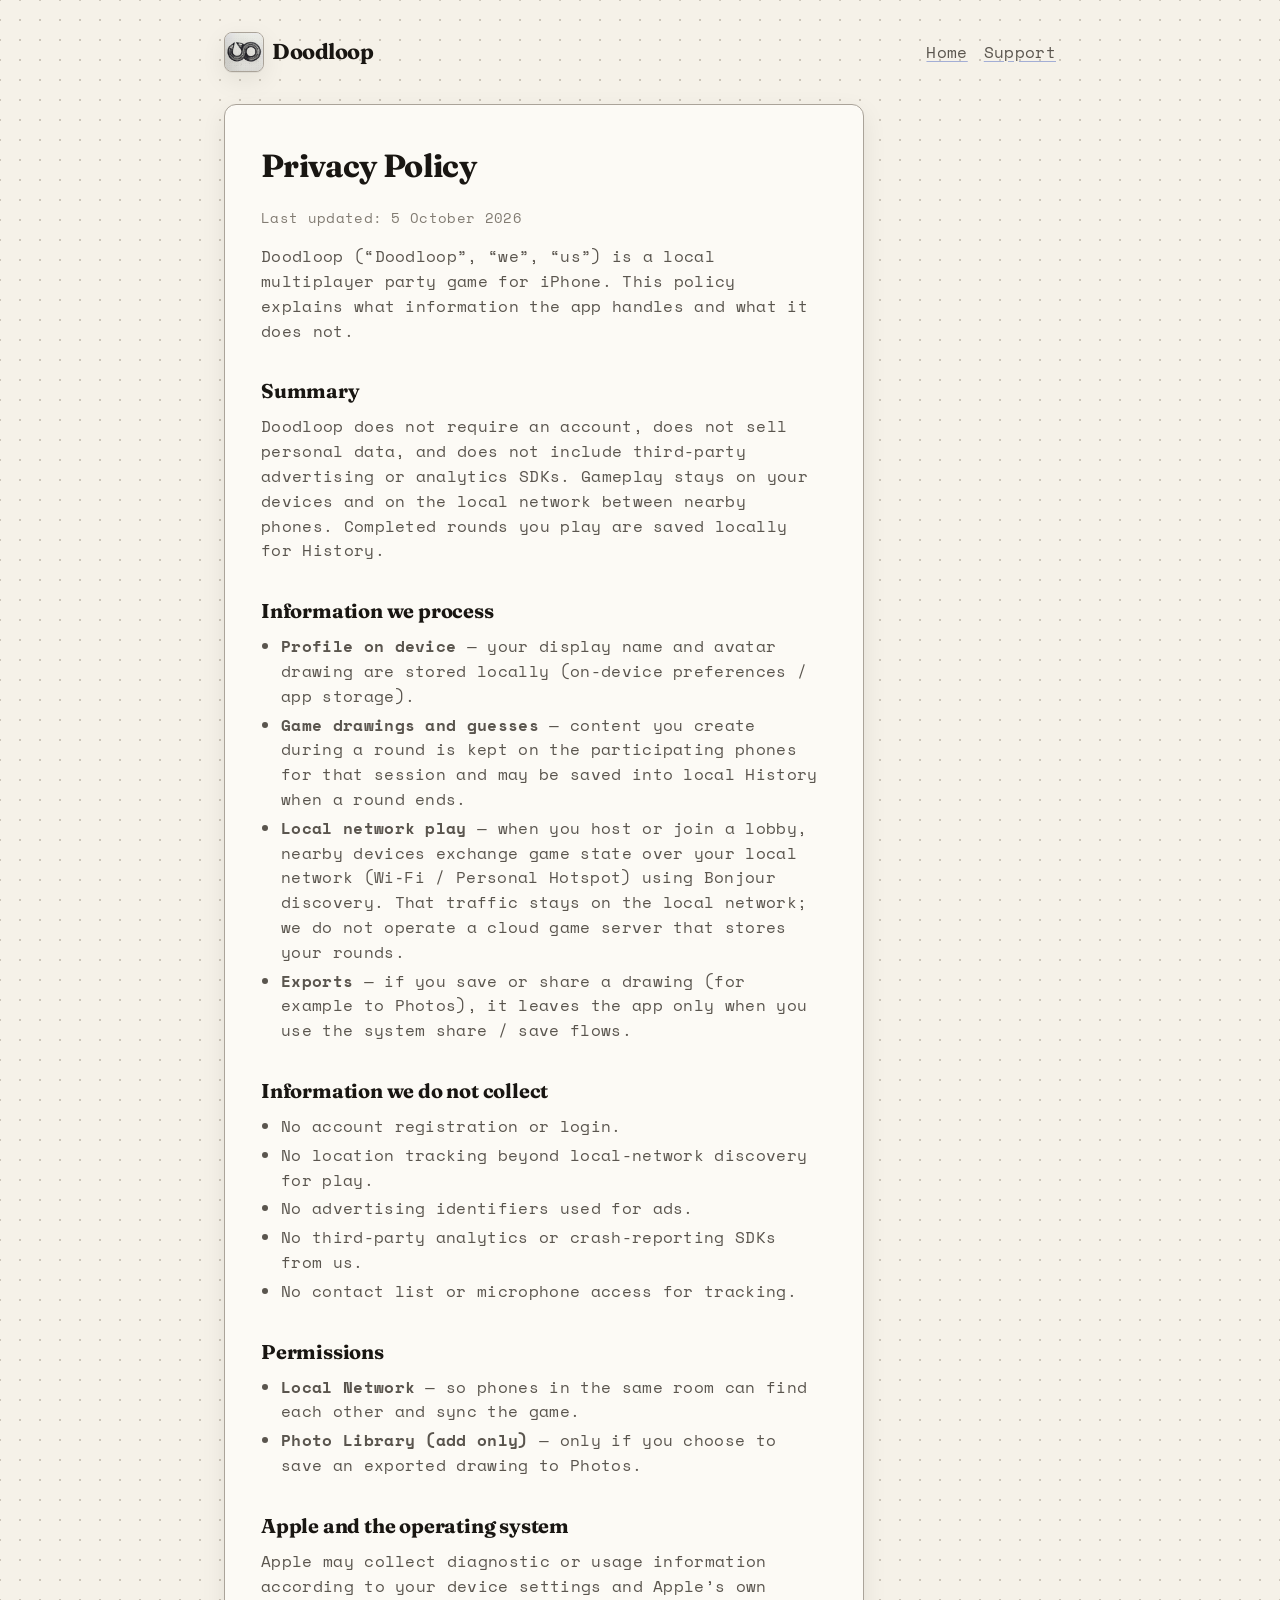
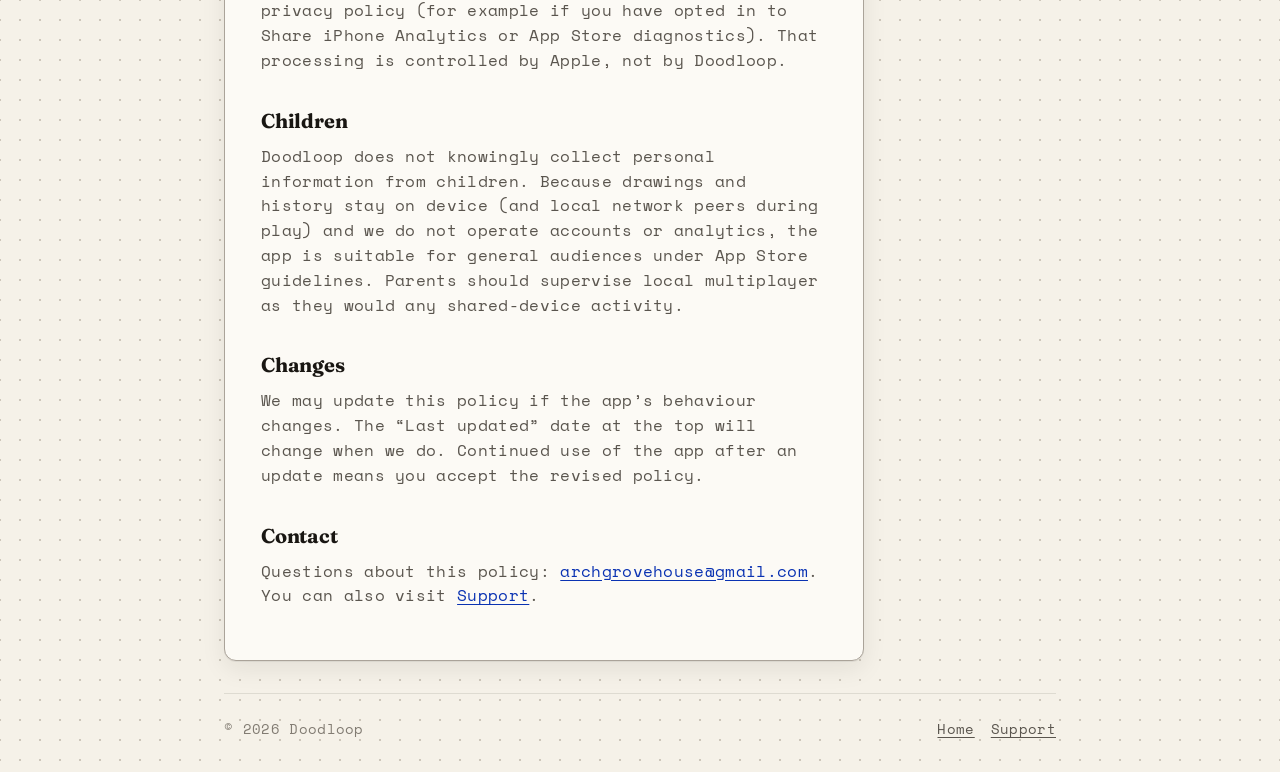
==== privacy/index.html @ ac14754d "Add Doodloop marketing, privacy, and support site. Plain HTML/CSS pages for doodloop.f-90.co.uk, rea" ====
<!doctype html>
<html lang="en">
  <head>
    <meta charset="UTF-8" />
    <meta name="viewport" content="width=device-width, initial-scale=1.0" />
    <title>Privacy Policy — Doodloop</title>
    <meta name="description" content="Privacy policy for Doodloop." />
    <link rel="icon" href="../assets/app-icon-64.png" type="image/png" />
    <link rel="apple-touch-icon" href="../assets/app-icon-256.png" />
    <link rel="preconnect" href="https://fonts.googleapis.com" />
    <link rel="preconnect" href="https://fonts.gstatic.com" crossorigin />
    <link
      rel="stylesheet"
      href="https://fonts.googleapis.com/css2?family=Fraunces:opsz,wght@9..144,700&family=Space+Mono:wght@400;700&display=swap"
    />
    <link rel="stylesheet" href="../styles.css" />
  </head>
  <body>
    <div class="page">
      <div class="shell">
        <nav class="nav" aria-label="Primary">
          <a class="brand" href="../">
            <img
              class="brandIcon"
              src="../assets/app-icon-256.png"
              width="40"
              height="40"
              alt=""
            />
            <span class="brandName">Doodloop</span>
          </a>
          <div class="navLinks">
            <a href="../">Home</a>
            <a href="../support/">Support</a>
          </div>
        </nav>

        <main class="panel prose">
          <h1>Privacy Policy</h1>
          <p class="meta">Last updated: 5 October 2026</p>

          <p>
            Doodloop (“Doodloop”, “we”, “us”) is a local multiplayer party game
            for iPhone. This policy explains what information the app handles
            and what it does not.
          </p>

          <h2>Summary</h2>
          <p>
            Doodloop does not require an account, does not sell personal data,
            and does not include third-party advertising or analytics SDKs.
            Gameplay stays on your devices and on the local network between
            nearby phones. Completed rounds you play are saved locally for
            History.
          </p>

          <h2>Information we process</h2>
          <ul>
            <li>
              <strong>Profile on device</strong> — your display name and avatar
              drawing are stored locally (on-device preferences / app storage).
            </li>
            <li>
              <strong>Game drawings and guesses</strong> — content you create
              during a round is kept on the participating phones for that
              session and may be saved into local History when a round ends.
            </li>
            <li>
              <strong>Local network play</strong> — when you host or join a
              lobby, nearby devices exchange game state over your local network
              (Wi‑Fi / Personal Hotspot) using Bonjour discovery. That traffic
              stays on the local network; we do not operate a cloud game
              server that stores your rounds.
            </li>
            <li>
              <strong>Exports</strong> — if you save or share a drawing (for
              example to Photos), it leaves the app only when you use the system
              share / save flows.
            </li>
          </ul>

          <h2>Information we do not collect</h2>
          <ul>
            <li>No account registration or login.</li>
            <li>No location tracking beyond local-network discovery for play.</li>
            <li>No advertising identifiers used for ads.</li>
            <li>No third-party analytics or crash-reporting SDKs from us.</li>
            <li>No contact list or microphone access for tracking.</li>
          </ul>

          <h2>Permissions</h2>
          <ul>
            <li>
              <strong>Local Network</strong> — so phones in the same room can
              find each other and sync the game.
            </li>
            <li>
              <strong>Photo Library (add only)</strong> — only if you choose to
              save an exported drawing to Photos.
            </li>
          </ul>

          <h2>Apple and the operating system</h2>
          <p>
            Apple may collect diagnostic or usage information according to your
            device settings and Apple’s own privacy policy (for example if you
            have opted in to Share iPhone Analytics or App Store diagnostics).
            That processing is controlled by Apple, not by Doodloop.
          </p>

          <h2>Children</h2>
          <p>
            Doodloop does not knowingly collect personal information from
            children. Because drawings and history stay on device (and local
            network peers during play) and we do not operate accounts or
            analytics, the app is suitable for general audiences under App Store
            guidelines. Parents should supervise local multiplayer as they would
            any shared-device activity.
          </p>

          <h2>Changes</h2>
          <p>
            We may update this policy if the app’s behaviour changes. The “Last
            updated” date at the top will change when we do. Continued use of
            the app after an update means you accept the revised policy.
          </p>

          <h2>Contact</h2>
          <p>
            Questions about this policy:
            <a href="mailto:archgrovehouse@gmail.com">archgrovehouse@gmail.com</a>.
            You can also visit
            <a href="../support/">Support</a>.
          </p>
        </main>

        <footer class="footer">
          <span>© <span id="y"></span> Doodloop</span>
          <div class="footerLinks">
            <a href="../">Home</a>
            <a href="../support/">Support</a>
          </div>
        </footer>
      </div>
    </div>
    <script>
      document.getElementById('y').textContent = String(new Date().getFullYear());
    </script>
  </body>
</html>
---- styles.css ----
:root {
  --paper-white: #fcfaf5;
  --paper-cream: #f5f1e8;
  --paper-beige: #ebe5da;
  --paper-tan: #dcd5c8;
  --paper-broadsheet: #f8d6b6;
  --paper-canvas: #e1d4c7;

  --ink-deep: #191612;
  --ink-dark: #2d2823;
  --ink-medium: #463f37;

  --pencil-dark: #5a554e;
  --pencil-medium: #827c73;
  --pencil-light: #aaa399;
  --pencil-faint: #c3bcb2;

  --dot-light: #cdc6ba;
  --dot-medium: #b4aca0;

  --biro-bold: #0a32b2;
  --biro-medium: #2848b9;
  --biro-light: #506ec8;
  --biro-faint: #8ca0dc;

  --surface-primary: var(--paper-cream);
  --surface-panel: var(--paper-white);
  --surface-subtle: var(--paper-beige);
  --surface-elevated: var(--paper-tan);
  --text-primary: var(--ink-deep);
  --text-secondary: var(--pencil-dark);
  --text-subtle: var(--pencil-medium);
  --border-default: var(--pencil-light);
  --border-emphasis: var(--ink-medium);
  --border-subtle: color-mix(in srgb, var(--ink-deep) 10%, transparent);
  --accent: var(--biro-bold);
  --accent-hover: var(--biro-medium);
  --text-on-accent: var(--paper-white);

  --shadow-soft: 0 1px 0 color-mix(in srgb, var(--ink-deep) 6%, transparent),
    0 8px 24px color-mix(in srgb, var(--ink-deep) 8%, transparent);

  --space-xl: 2rem;
  --space-l: 1.5rem;
  --space-m: 1rem;
  --space-s: 0.5rem;
  --space-xs: 0.25rem;

  --font-display: 'Fraunces', 'Iowan Old Style', 'Palatino Linotype', Palatino, serif;
  --font-mono: 'Space Mono', ui-monospace, Menlo, Consolas, monospace;
  --font-size-body: 1rem;
  --font-size-s: 0.875rem;
  --font-size-lead: 1.125rem;
  --font-size-h1: clamp(2.75rem, 9vw, 4.5rem);
  --font-size-h2: clamp(1.5rem, 3.5vw, 2rem);
  --line-height: 1.55;
  --max-width: 40rem;
  --radius-sm: 4px;
  --radius-md: 8px;
  --radius-lg: 12px;
}

*,
*::before,
*::after {
  box-sizing: border-box;
}

html {
  color-scheme: light;
}

body {
  margin: 0;
  min-height: 100vh;
  font-family: var(--font-mono);
  font-size: var(--font-size-body);
  font-weight: 400;
  line-height: var(--line-height);
  letter-spacing: 0.02em;
  color: var(--text-primary);
  background-color: var(--surface-primary);
  background-image: radial-gradient(
    var(--dot-light) 1.1px,
    transparent 1.1px
  );
  background-size: 20px 20px;
  background-position: 10px 10px;
}

a {
  color: var(--accent);
  text-underline-offset: 0.18em;

  &:hover {
    color: var(--accent-hover);
  }

  &:focus-visible {
    outline: 2px solid var(--accent);
    outline-offset: 3px;
  }
}

.page {
  min-height: 100vh;
  display: flex;
  flex-direction: column;
}

.shell {
  width: min(100% - 2rem, 52rem);
  margin-inline: auto;
  padding-block: var(--space-xl);
  flex: 1;
  display: flex;
  flex-direction: column;
  gap: var(--space-xl);
}

.nav {
  display: flex;
  align-items: center;
  justify-content: space-between;
  gap: var(--space-m);
  flex-wrap: wrap;

  & a {
    text-decoration: none;
    color: var(--text-primary);
  }

  & .navLinks {
    display: flex;
    gap: var(--space-m);
    flex-wrap: wrap;
  }

  & .navLinks a {
    text-decoration: underline;
    text-decoration-color: color-mix(in srgb, var(--accent) 35%, transparent);
    color: var(--text-secondary);

    &:hover {
      color: var(--accent);
      text-decoration-color: var(--accent);
    }
  }
}

.brand {
  display: inline-flex;
  align-items: center;
  gap: var(--space-s);
  color: var(--text-primary);
  text-decoration: none;

  &:hover {
    text-decoration: none;
    color: var(--text-primary);
  }
}

.brandIcon {
  width: 40px;
  height: 40px;
  flex-shrink: 0;
  border-radius: var(--radius-md);
  border: 1px solid var(--border-default);
  box-shadow: var(--shadow-soft);
  background: var(--paper-white);
}

.brandName {
  font-family: var(--font-display);
  font-weight: 700;
  font-size: 1.35rem;
  letter-spacing: -0.02em;
  line-height: 1;
}

.panel {
  background: var(--surface-panel);
  border: 1px solid var(--border-default);
  border-radius: var(--radius-lg);
  box-shadow: var(--shadow-soft);
  padding: clamp(1.25rem, 4vw, 2.25rem);
}

.hero {
  display: grid;
  gap: var(--space-l);

  & h1 {
    margin: 0;
    font-family: var(--font-display);
    font-size: var(--font-size-h1);
    font-weight: 700;
    line-height: 0.95;
    letter-spacing: -0.03em;
    color: var(--text-primary);
  }

  & .lede {
    margin: 0;
    max-width: var(--max-width);
    font-size: var(--font-size-lead);
    color: var(--text-secondary);
  }
}

.ctaRow {
  display: flex;
  flex-wrap: wrap;
  gap: var(--space-s);
  margin-top: var(--space-s);

  &.spaced {
    margin-bottom: var(--space-xl);
  }
}

.button {
  display: inline-flex;
  align-items: center;
  justify-content: center;
  gap: var(--space-xs);
  min-height: 2.75rem;
  padding: 0.55rem 1.15rem;
  border: 1.5px solid var(--border-emphasis);
  border-radius: var(--radius-sm);
  background: var(--accent);
  color: var(--text-on-accent);
  font: inherit;
  font-size: var(--font-size-s);
  letter-spacing: 0.06em;
  text-transform: uppercase;
  text-decoration: none;
  cursor: pointer;
  transition: translate 120ms ease, box-shadow 120ms ease, background 120ms ease;

  &:hover {
    text-decoration: none;
    color: var(--text-on-accent);
    background: var(--accent-hover);
    translate: 0 -1px;
  }

  &:focus-visible {
    outline: 2px solid var(--accent);
    outline-offset: 3px;
  }

  &.secondary {
    background: var(--surface-panel);
    color: var(--text-primary);

    &:hover {
      color: var(--accent);
      background: var(--paper-cream);
    }
  }

  &[aria-disabled='true'] {
    opacity: 0.55;
    pointer-events: none;
    cursor: default;
  }
}

.features {
  display: grid;
  gap: var(--space-m);
  margin: 0;
  padding: 0;
  list-style: none;

  & li {
    display: grid;
    grid-template-columns: 1.5rem 1fr;
    gap: var(--space-s);
    align-items: start;
  }

  & .tick {
    font-size: 1.1rem;
    line-height: 1.4;
    color: var(--accent);
  }

  & strong {
    font-weight: 700;
    color: var(--text-primary);
  }

  & span {
    color: var(--text-secondary);
  }
}

.prose {
  max-width: var(--max-width);

  & h1 {
    margin: 0 0 var(--space-m);
    font-family: var(--font-display);
    font-size: var(--font-size-h2);
    font-weight: 700;
    letter-spacing: -0.02em;
  }

  & h2 {
    margin: var(--space-xl) 0 var(--space-s);
    font-family: var(--font-display);
    font-size: 1.25rem;
    font-weight: 700;
    letter-spacing: -0.01em;
  }

  & p,
  & ul {
    margin: 0 0 var(--space-m);
    color: var(--text-secondary);
  }

  & ul {
    padding-left: 1.25rem;
  }

  & li + li {
    margin-top: var(--space-xs);
  }

  & .meta {
    color: var(--text-subtle);
    font-size: var(--font-size-s);
  }
}

.footer {
  margin-top: auto;
  padding-top: var(--space-l);
  border-top: 1px solid var(--border-subtle);
  display: flex;
  flex-wrap: wrap;
  gap: var(--space-m);
  justify-content: space-between;
  color: var(--text-subtle);
  font-size: var(--font-size-s);

  & a {
    color: var(--text-secondary);
  }

  & .footerLinks {
    display: flex;
    flex-wrap: wrap;
    gap: var(--space-m);
  }
}

/* ── Gallery ─────────────────────────────────────────────────────── */

.gallery {
  --gallery-inset: max(1rem, calc((100vw - 52rem) / 2));
  --gallery-gap: 1.5rem;

  width: 100%;
  display: flex;
  flex-direction: column;
  gap: var(--space-l);
  padding-block: var(--space-s) var(--space-xl);
}

.galleryHeader {
  width: min(100% - 2rem, 52rem);
  margin-inline: auto;
  display: flex;
  align-items: center;
  justify-content: space-between;
  gap: var(--space-m);
}

.galleryTitle {
  margin: 0;
  font-family: var(--font-display);
  font-size: var(--font-size-h2);
  font-weight: 700;
  letter-spacing: -0.02em;
}

.galleryNav {
  display: flex;
  gap: var(--space-xs);
}

.galleryBtn {
  display: inline-flex;
  align-items: center;
  justify-content: center;
  width: 2.75rem;
  height: 2.75rem;
  padding: 0;
  border: 1.5px solid var(--border-emphasis);
  border-radius: var(--radius-sm);
  background: var(--surface-panel);
  color: var(--text-primary);
  font: inherit;
  font-size: 1.25rem;
  line-height: 1;
  cursor: pointer;

  &:hover {
    color: var(--accent);
    background: var(--paper-cream);
  }

  &:focus-visible {
    outline: 2px solid var(--accent);
    outline-offset: 3px;
  }
}

.galleryTrack {
  display: flex;
  gap: var(--gallery-gap);
  margin: 0;
  padding: 0 var(--gallery-inset) var(--space-s);
  list-style: none;
  overflow-x: auto;
  scroll-snap-type: x mandatory;
  scroll-padding-inline: var(--gallery-inset);
  scrollbar-width: none;

  &::-webkit-scrollbar {
    display: none;
  }
}

.gallerySlide {
  flex: 0 0 min(78vw, 20rem);
  scroll-snap-align: start;
  min-width: 0;
}

.galleryCard {
  display: grid;
  place-items: center;
  height: clamp(28rem, 70vh, 36rem);
  padding: var(--space-l);
  background: var(--card, var(--paper-broadsheet));
  border: 1px solid var(--border-default);
  border-radius: var(--radius-lg);
  box-shadow: var(--shadow-soft);
}

.device {
  position: relative;
  margin: 0;

  & .bezel {
    position: relative;
    background: #1c1916;
    overflow: hidden;
    border-radius: 1.75rem;
    padding: 0.45rem;
    box-shadow: var(--shadow-soft);
  }

  & .screen {
    display: block;
    width: 100%;
    height: auto;
    border-radius: 1.35rem;
    background: var(--paper-cream);
  }
}

.device.phone {
  width: min(100%, 14.5rem);

  & .island {
    position: absolute;
    z-index: 2;
    top: 0.7rem;
    left: 50%;
    translate: -50% 0;
    width: 34%;
    height: 0.7rem;
    background: #000;
    border-radius: 999px;
  }

  & .sideBtn {
    position: absolute;
    background: #1c1916;
    z-index: 0;
    border-radius: 2px;
  }

  & .sideBtn.power {
    right: -0.18rem;
    top: 18%;
    width: 0.18rem;
    height: 12%;
  }

  & .sideBtn.volUp {
    left: -0.18rem;
    top: 22%;
    width: 0.18rem;
    height: 8%;
  }

  & .sideBtn.volDown {
    left: -0.18rem;
    top: 32%;
    width: 0.18rem;
    height: 8%;
  }
}

.galleryEmpty {
  width: min(100% - 2rem, 52rem);
  margin-inline: auto;
  padding: var(--space-xl);
  text-align: center;
  color: var(--text-subtle);
  font-size: var(--font-size-s);
  border: 1px dashed var(--border-default);
  border-radius: var(--radius-lg);
  background: color-mix(in srgb, var(--paper-white) 70%, transparent);
}

@media (prefers-color-scheme: dark) {
  :root {
    --surface-primary: #1a1714;
    --surface-panel: #24201c;
    --surface-subtle: #2e2924;
    --surface-elevated: #3a342e;
    --text-primary: #f5f1e8;
    --text-secondary: #c3bcb2;
    --text-subtle: #827c73;
    --border-default: #5a554e;
    --border-emphasis: #c3bcb2;
    --border-subtle: rgb(255 255 255 / 0.1);
    --accent: #8ca0dc;
    --accent-hover: #b4c2eb;
    --text-on-accent: #191612;
    --dot-light: #3a342e;
    --paper-cream: #1a1714;
    --paper-white: #24201c;
    --paper-broadsheet: #3d2f24;
  }

  html {
    color-scheme: dark;
  }
}
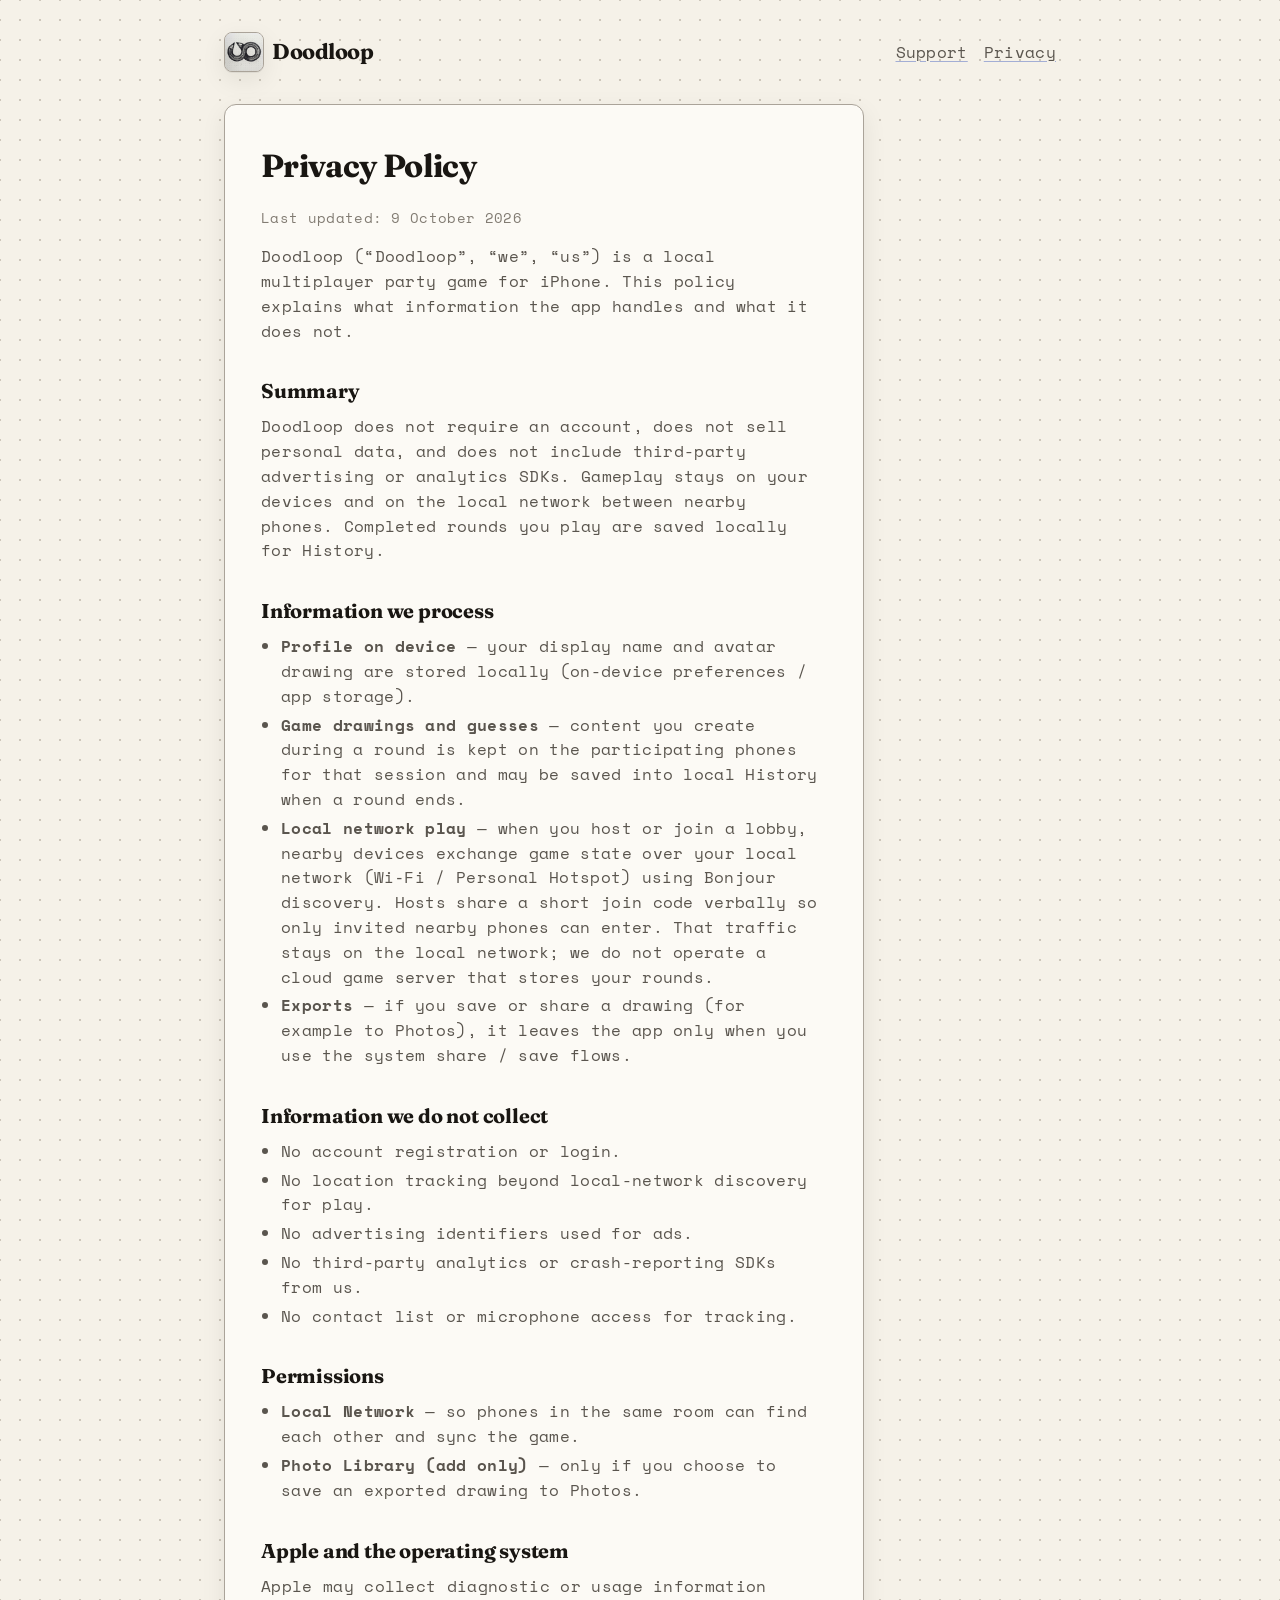
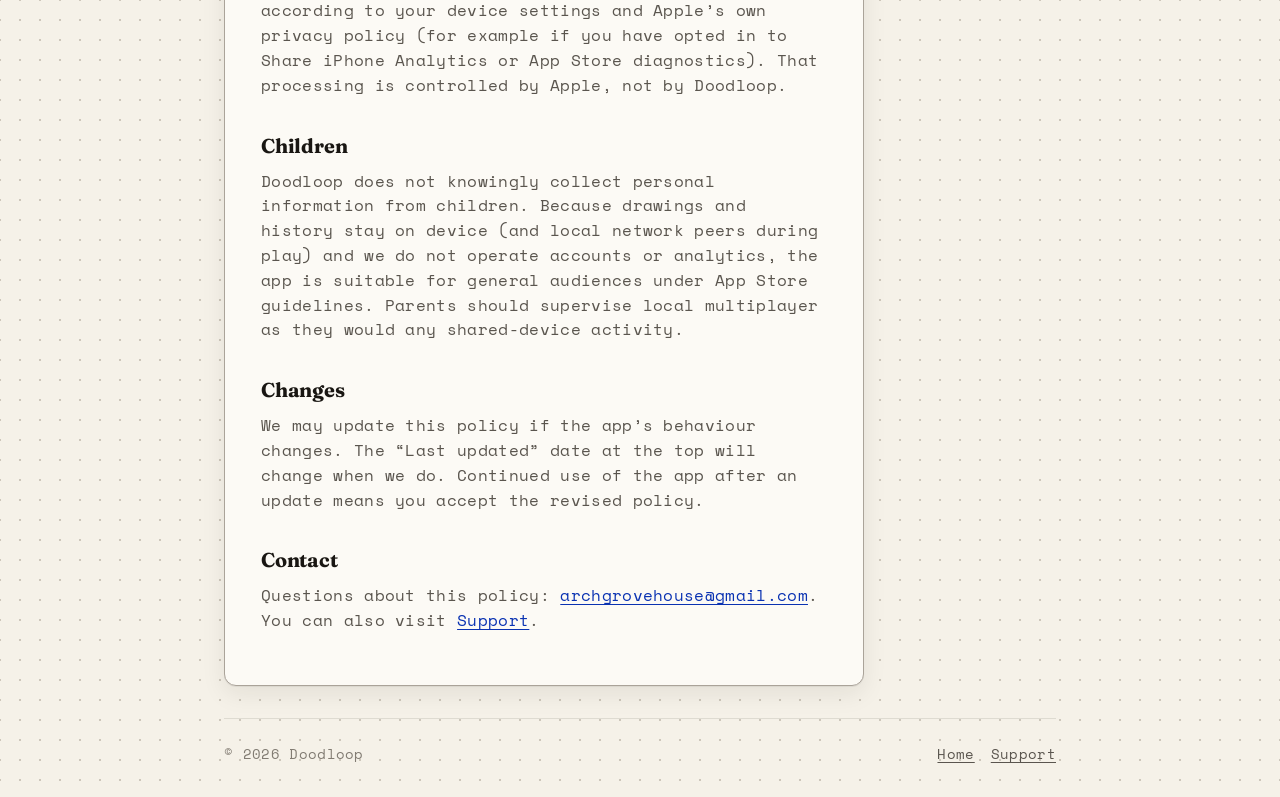
==== commit 02bf6ec8: "Add App Store screenshots and refresh privacy for join codes. Co-authored-by: Cursor <cursoragent@cu" ====
--- a/privacy/index.html
+++ b/privacy/index.html
@@ -30,14 +30,14 @@
             <span class="brandName">Doodloop</span>
           </a>
           <div class="navLinks">
-            <a href="../">Home</a>
             <a href="../support/">Support</a>
+            <a href="./">Privacy</a>
           </div>
         </nav>
 
         <main class="panel prose">
           <h1>Privacy Policy</h1>
-          <p class="meta">Last updated: 5 October 2026</p>
+          <p class="meta">Last updated: 9 October 2026</p>
 
           <p>
             Doodloop (“Doodloop”, “we”, “us”) is a local multiplayer party game
@@ -68,9 +68,10 @@
             <li>
               <strong>Local network play</strong> — when you host or join a
               lobby, nearby devices exchange game state over your local network
-              (Wi‑Fi / Personal Hotspot) using Bonjour discovery. That traffic
-              stays on the local network; we do not operate a cloud game
-              server that stores your rounds.
+              (Wi‑Fi / Personal Hotspot) using Bonjour discovery. Hosts share a
+              short join code verbally so only invited nearby phones can enter.
+              That traffic stays on the local network; we do not operate a cloud
+              game server that stores your rounds.
             </li>
             <li>
               <strong>Exports</strong> — if you save or share a drawing (for
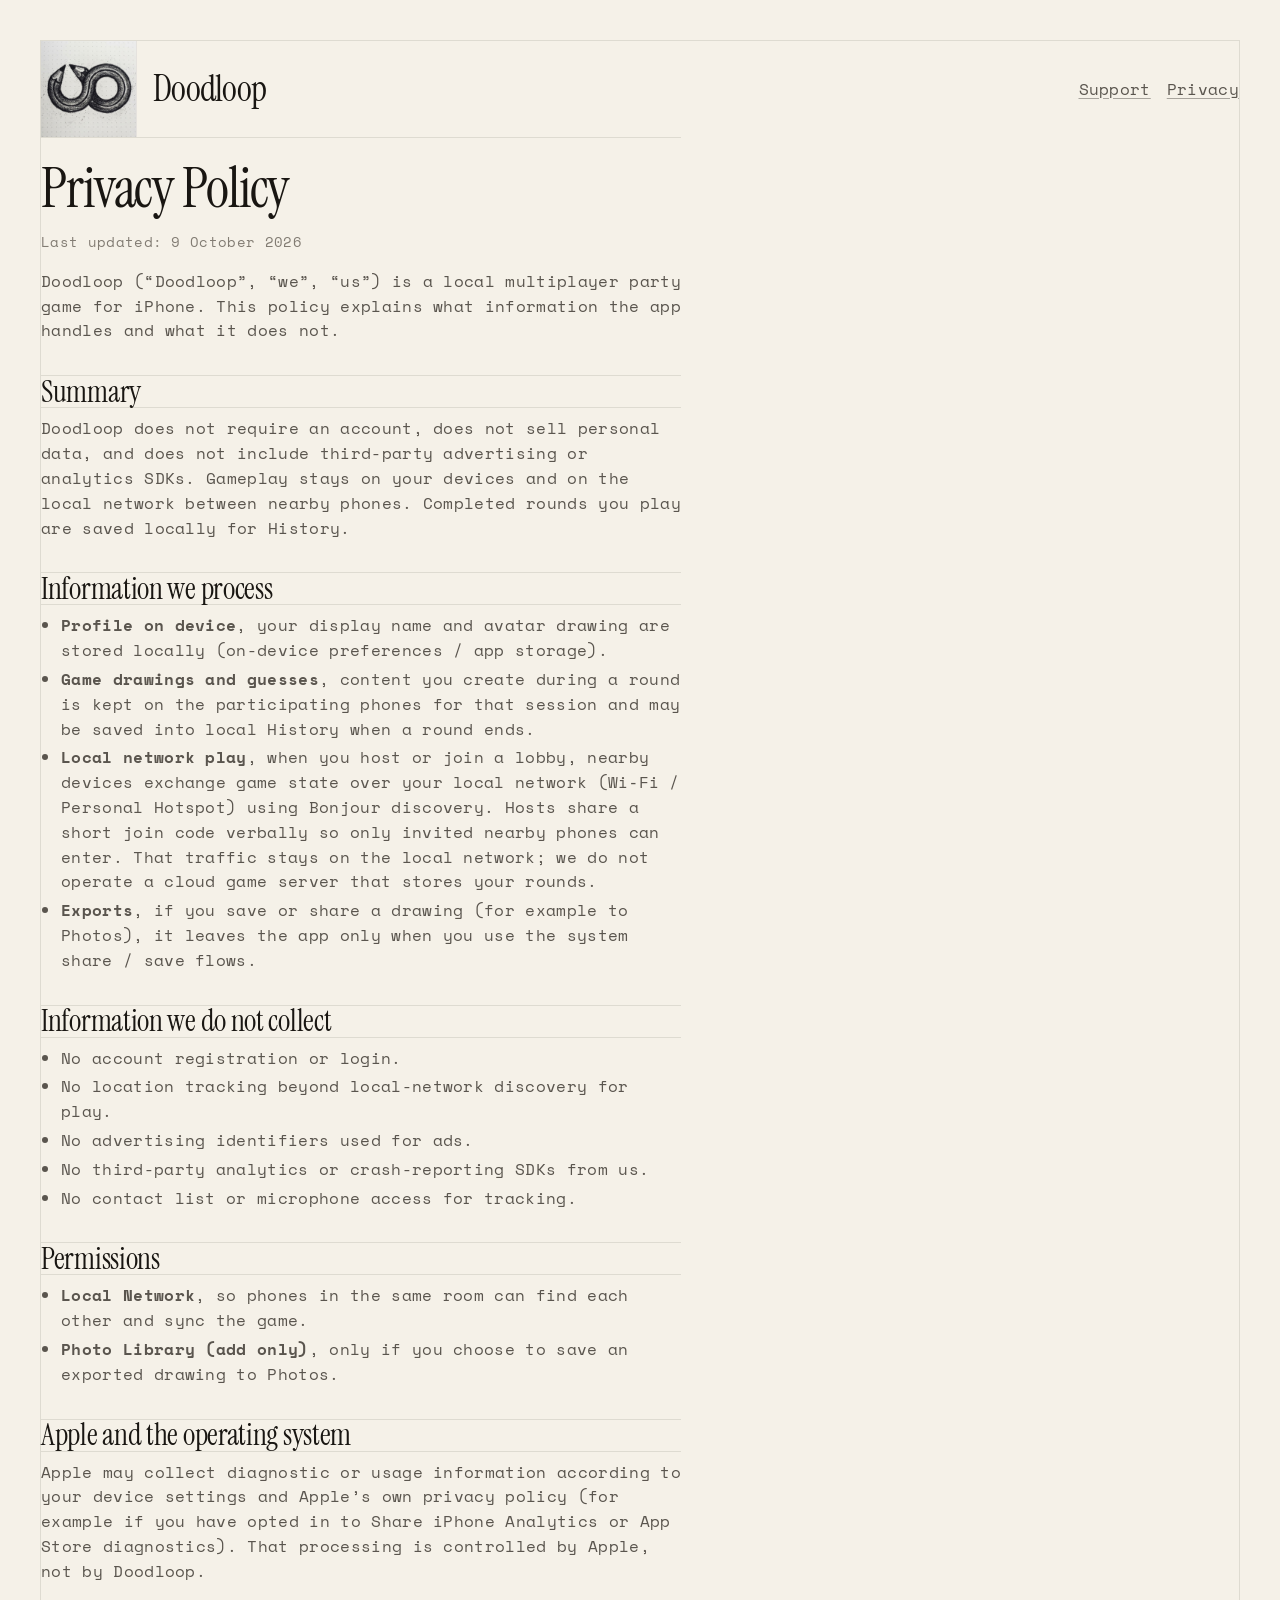
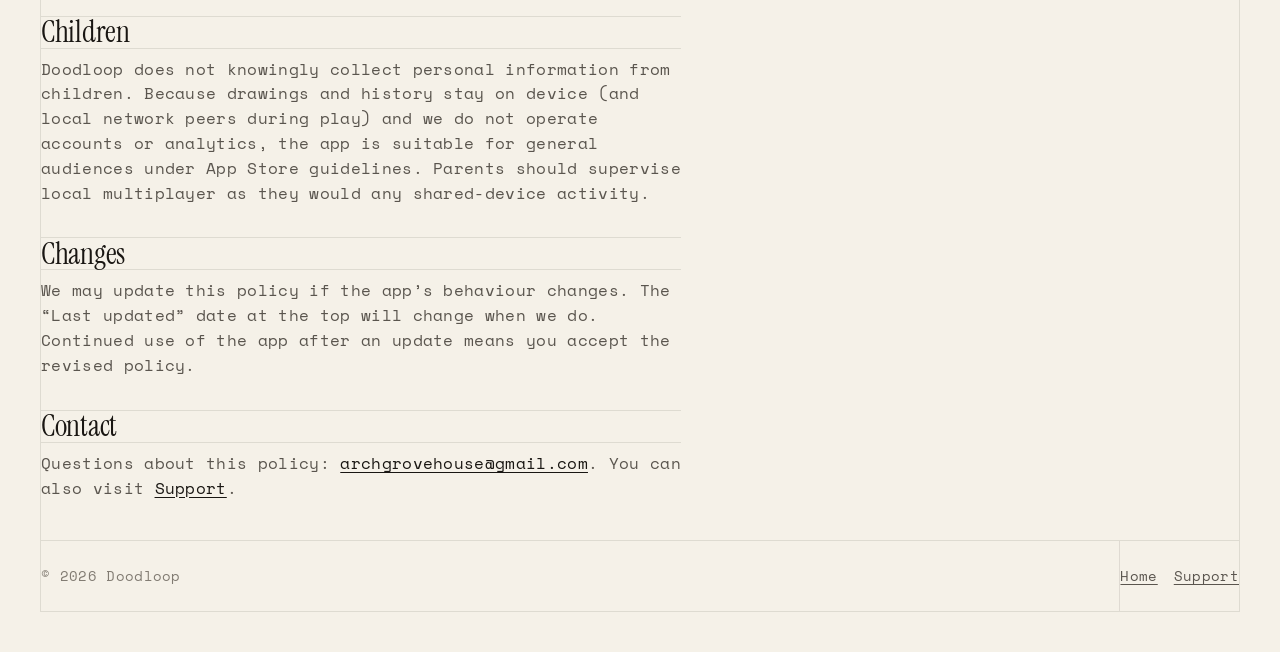
==== commit c288d045: "Rebuild the site as a single keyed grid with flush section bands. Unify homepage, support, and priva" ====
--- a/privacy/index.html
+++ b/privacy/index.html
@@ -3,7 +3,7 @@
   <head>
     <meta charset="UTF-8" />
     <meta name="viewport" content="width=device-width, initial-scale=1.0" />
-    <title>Privacy Policy — Doodloop</title>
+    <title>Privacy Policy, Doodloop</title>
     <meta name="description" content="Privacy policy for Doodloop." />
     <link rel="icon" href="../assets/app-icon-64.png" type="image/png" />
     <link rel="apple-touch-icon" href="../assets/app-icon-256.png" />
@@ -11,31 +11,33 @@
     <link rel="preconnect" href="https://fonts.gstatic.com" crossorigin />
     <link
       rel="stylesheet"
-      href="https://fonts.googleapis.com/css2?family=Fraunces:opsz,wght@9..144,700&family=Space+Mono:wght@400;700&display=swap"
+      href="https://fonts.googleapis.com/css2?family=Instrument+Serif&family=Space+Mono:wght@400;700&display=swap"
     />
-    <link rel="stylesheet" href="../styles.css" />
+    <link rel="stylesheet" href="../styles.css?v=20" />
   </head>
   <body>
     <div class="page">
-      <div class="shell">
-        <nav class="nav" aria-label="Primary">
-          <a class="brand" href="../">
-            <img
-              class="brandIcon"
-              src="../assets/app-icon-256.png"
-              width="40"
-              height="40"
-              alt=""
-            />
-            <span class="brandName">Doodloop</span>
-          </a>
-          <div class="navLinks">
-            <a href="../support/">Support</a>
-            <a href="./">Privacy</a>
-          </div>
-        </nav>
+      <div class="stack">
+        <header class="block blockNav">
+          <nav class="nav" aria-label="Primary">
+            <a class="brand" href="../">
+              <img
+                class="brandIcon"
+                src="../assets/app-icon-256.png"
+                width="96"
+                height="96"
+                alt=""
+              />
+              <span class="brandName">Doodloop</span>
+            </a>
+            <div class="navLinks">
+              <a href="../support/">Support</a>
+              <a href="./">Privacy</a>
+            </div>
+          </nav>
+        </header>
 
-        <main class="panel prose">
+        <main class="block prose">
           <h1>Privacy Policy</h1>
           <p class="meta">Last updated: 9 October 2026</p>
 
@@ -57,16 +59,16 @@
           <h2>Information we process</h2>
           <ul>
             <li>
-              <strong>Profile on device</strong> — your display name and avatar
+              <strong>Profile on device</strong>, your display name and avatar
               drawing are stored locally (on-device preferences / app storage).
             </li>
             <li>
-              <strong>Game drawings and guesses</strong> — content you create
+              <strong>Game drawings and guesses</strong>, content you create
               during a round is kept on the participating phones for that
               session and may be saved into local History when a round ends.
             </li>
             <li>
-              <strong>Local network play</strong> — when you host or join a
+              <strong>Local network play</strong>, when you host or join a
               lobby, nearby devices exchange game state over your local network
               (Wi‑Fi / Personal Hotspot) using Bonjour discovery. Hosts share a
               short join code verbally so only invited nearby phones can enter.
@@ -74,7 +76,7 @@
               game server that stores your rounds.
             </li>
             <li>
-              <strong>Exports</strong> — if you save or share a drawing (for
+              <strong>Exports</strong>, if you save or share a drawing (for
               example to Photos), it leaves the app only when you use the system
               share / save flows.
             </li>
@@ -92,11 +94,11 @@
           <h2>Permissions</h2>
           <ul>
             <li>
-              <strong>Local Network</strong> — so phones in the same room can
+              <strong>Local Network</strong>, so phones in the same room can
               find each other and sync the game.
             </li>
             <li>
-              <strong>Photo Library (add only)</strong> — only if you choose to
+              <strong>Photo Library (add only)</strong>, only if you choose to
               save an exported drawing to Photos.
             </li>
           </ul>
@@ -135,7 +137,7 @@
           </p>
         </main>
 
-        <footer class="footer">
+        <footer class="block blockFooter">
           <span>© <span id="y"></span> Doodloop</span>
           <div class="footerLinks">
             <a href="../">Home</a>
@@ -144,8 +146,6 @@
         </footer>
       </div>
     </div>
-    <script>
-      document.getElementById('y').textContent = String(new Date().getFullYear());
-    </script>
+    <script src="../main.js" defer></script>
   </body>
 </html>
--- a/styles.css
+++ b/styles.css
@@ -15,26 +15,16 @@
   --pencil-light: #aaa399;
   --pencil-faint: #c3bcb2;
 
-  --dot-light: #cdc6ba;
-  --dot-medium: #b4aca0;
-
-  --biro-bold: #0a32b2;
-  --biro-medium: #2848b9;
-  --biro-light: #506ec8;
-  --biro-faint: #8ca0dc;
-
   --surface-primary: var(--paper-cream);
   --surface-panel: var(--paper-white);
-  --surface-subtle: var(--paper-beige);
-  --surface-elevated: var(--paper-tan);
   --text-primary: var(--ink-deep);
   --text-secondary: var(--pencil-dark);
   --text-subtle: var(--pencil-medium);
   --border-default: var(--pencil-light);
   --border-emphasis: var(--ink-medium);
-  --border-subtle: color-mix(in srgb, var(--ink-deep) 10%, transparent);
-  --accent: var(--biro-bold);
-  --accent-hover: var(--biro-medium);
+  --grid-line: color-mix(in srgb, var(--ink-deep) 10%, transparent);
+  --accent: var(--ink-deep);
+  --accent-hover: var(--ink-medium);
   --text-on-accent: var(--paper-white);
 
   --shadow-soft: 0 1px 0 color-mix(in srgb, var(--ink-deep) 6%, transparent),
@@ -45,19 +35,26 @@
   --space-m: 1rem;
   --space-s: 0.5rem;
   --space-xs: 0.25rem;
-
-  --font-display: 'Fraunces', 'Iowan Old Style', 'Palatino Linotype', Palatino, serif;
+  --section-gap: 180px;
+
+  --font-display: 'Instrument Serif', Georgia, 'Times New Roman', serif;
   --font-mono: 'Space Mono', ui-monospace, Menlo, Consolas, monospace;
   --font-size-body: 1rem;
   --font-size-s: 0.875rem;
   --font-size-lead: 1.125rem;
-  --font-size-h1: clamp(2.75rem, 9vw, 4.5rem);
-  --font-size-h2: clamp(1.5rem, 3.5vw, 2rem);
+  --font-size-brand: 2.25rem;
+  --nav-height: 6rem;
+  --font-size-h2: clamp(2.35rem, 5.5vw, 3.5rem);
+  --font-size-h3-base: clamp(1.5rem, 3.2vw, 2rem);
+  --font-size-h3: calc(var(--font-size-h3-base) * 1.2);
+  /* Prior h3 row height, keep when type scales up */
+  --h3-row-height: calc(var(--cell-pad) * 2 + 0.95 * var(--font-size-h3-base));
   --line-height: 1.55;
   --max-width: 40rem;
-  --radius-sm: 4px;
-  --radius-md: 8px;
-  --radius-lg: 12px;
+  --page-margin: 40px;
+  --cell-pad: var(--space-l);
+
+  --ease-out: cubic-bezier(0.22, 1, 0.36, 1);
 }
 
 *,
@@ -68,6 +65,14 @@
 
 html {
   color-scheme: light;
+  scroll-behavior: smooth;
+  overflow-x: clip;
+}
+
+@media (prefers-reduced-motion: reduce) {
+  html {
+    scroll-behavior: auto;
+  }
 }
 
 body {
@@ -80,12 +85,6 @@
   letter-spacing: 0.02em;
   color: var(--text-primary);
   background-color: var(--surface-primary);
-  background-image: radial-gradient(
-    var(--dot-light) 1.1px,
-    transparent 1.1px
-  );
-  background-size: 20px 20px;
-  background-position: 10px 10px;
 }
 
 a {
@@ -102,29 +101,285 @@
   }
 }
 
+/* ── One framed grid: lines BETWEEN cells, not around them ───────── */
+
 .page {
   min-height: 100vh;
+  overflow-x: clip;
+  padding: var(--page-margin);
+}
+
+.stack {
+  width: 100%;
+  margin: 0;
+  padding: 0;
   display: flex;
   flex-direction: column;
-}
-
-.shell {
-  width: min(100% - 2rem, 52rem);
-  margin-inline: auto;
-  padding-block: var(--space-xl);
-  flex: 1;
+  gap: 0;
+  border: 1px solid var(--grid-line);
+  background: var(--surface-primary);
+}
+
+.block {
+  width: 100%;
+  margin: 0;
+  padding: 0;
+  border: none;
+  min-width: 0;
+}
+
+/* Single divider between major bands */
+.stack > .block + .block {
+  border-top: 1px solid var(--grid-line);
+}
+
+/* 180px breathing room inside the frame, between main bands */
+.stack > .hero + .block,
+.stack > .blockSplit + .block,
+.stack > .blockClose + .block {
+  padding-top: var(--section-gap);
+}
+
+.blockNav {
+  padding: 0;
+}
+
+.blockSplit,
+.blockClose {
   display: flex;
   flex-direction: column;
-  gap: var(--space-xl);
-}
-
-.nav {
-  display: flex;
+}
+
+.blockGallery {
+  padding: 0;
+  overflow: hidden;
+  border-top: 1px solid var(--grid-line);
+}
+
+.blockFooter {
+  display: grid;
+  grid-template-columns: 1fr auto;
+  gap: 0;
+  color: var(--text-subtle);
+  font-size: var(--font-size-s);
+
+  & > * {
+    padding: var(--cell-pad) 0;
+  }
+
+  & > * + * {
+    border-left: 1px solid var(--grid-line);
+  }
+
+  & a {
+    color: var(--text-secondary);
+  }
+}
+
+.footerLinks {
+  display: flex;
+  flex-wrap: wrap;
+  gap: var(--space-m);
   align-items: center;
+  justify-content: flex-end;
+}
+
+.blockHead {
+  padding: var(--cell-pad) 0;
+  border-top: 1px solid var(--grid-line);
+
+  & h2 {
+    margin: 0;
+    font-family: var(--font-display);
+    font-size: var(--font-size-h2);
+    font-weight: 400;
+    letter-spacing: -0.02em;
+    line-height: 0.95;
+    max-width: 28ch;
+  }
+}
+
+.galleryHead {
+  display: flex;
+  align-items: flex-end;
   justify-content: space-between;
   gap: var(--space-m);
   flex-wrap: wrap;
 
+  & h2 {
+    flex: 1 1 16rem;
+  }
+}
+
+/* Cell rows, column dividers only */
+
+.cellRow {
+  list-style: none;
+  margin: 0;
+  padding: 0;
+  display: grid;
+  gap: 0;
+  width: 100%;
+  border-top: 1px solid var(--grid-line);
+}
+
+.cellRow4 {
+  @media (min-width: 900px) {
+    grid-template-columns: repeat(4, minmax(0, 1fr));
+    grid-template-rows: auto auto;
+  }
+}
+
+/* Shared media size for phone frames + pass graphic */
+.cellRow4 {
+  --loop-media-width: min(100%, 11.5rem);
+}
+
+.cellRow3 {
+  @media (min-width: 720px) {
+    grid-template-columns: repeat(3, minmax(0, 1fr));
+  }
+}
+
+.cell {
+  display: grid;
+  gap: 0;
+  align-content: start;
+  padding: 0;
+  min-width: 0;
+  border-top: 1px solid var(--grid-line);
+
+  & > * {
+    padding: var(--cell-pad) 0;
+  }
+
+  & > * + * {
+    border-top: 1px solid var(--grid-line);
+  }
+
+  /* Inner stacks own their padding so dividers span the cell */
+  & > .cellCopy {
+    padding: 0;
+  }
+
+  & h3,
+  & .cellCopy > h3 {
+    display: flex;
+    align-items: center;
+    box-sizing: border-box;
+    margin: 0;
+    height: var(--h3-row-height);
+    padding-block: 0;
+    font-family: var(--font-display);
+    font-size: var(--font-size-h3);
+    font-weight: 400;
+    letter-spacing: -0.01em;
+    line-height: 0.95;
+  }
+
+  & p {
+    margin: 0;
+    color: var(--text-secondary);
+    font-size: var(--font-size-s);
+  }
+}
+
+.cellRow > .cell:first-child {
+  border-top: none;
+}
+
+@media (min-width: 720px) {
+  .cellRow3 .cell {
+    border-top: none;
+    border-left: 1px solid var(--grid-line);
+  }
+
+  .cellRow3 .cell:first-child {
+    border-left: none;
+  }
+}
+
+@media (min-width: 900px) {
+  .cellRow4 .cell {
+    display: grid;
+    grid-template-rows: subgrid;
+    grid-row: span 2;
+    border-top: none;
+    border-left: 1px solid var(--grid-line);
+  }
+
+  .cellRow4 .cell:first-child {
+    border-left: none;
+  }
+
+  .cellRow4 .loopPass {
+    height: 100%;
+    aspect-ratio: auto;
+  }
+}
+
+.cellCopy {
+  display: flex;
+  flex-direction: column;
+  gap: 0;
+
+  & > * {
+    margin: 0;
+    padding: var(--cell-pad) 0;
+    border-top: 1px solid var(--grid-line);
+  }
+
+  & > *:first-child {
+    border-top: none;
+  }
+}
+
+.cellCopy > .loopIndex {
+  display: flex;
+  align-items: center;
+  box-sizing: border-box;
+  /* Keep prior row height (pad + 0.75rem type); type is now 2× */
+  height: calc(var(--cell-pad) * 2 + 0.75rem);
+  padding-block: 0;
+  font-size: 1.5rem;
+  line-height: 1;
+  letter-spacing: 0.12em;
+  text-transform: uppercase;
+  color: var(--accent);
+}
+
+.loopPhone {
+  width: var(--loop-media-width, min(100%, 11.5rem));
+}
+
+.loopPass {
+  display: grid;
+  place-items: center;
+  gap: var(--space-xs);
+  width: var(--loop-media-width, min(100%, 11.5rem));
+  aspect-ratio: 396 / 860;
+  background: var(--paper-beige);
+  color: var(--accent);
+  font-size: var(--font-size-s);
+  letter-spacing: 0.08em;
+  text-transform: uppercase;
+}
+
+.loopPassArrow {
+  font-size: 2.5rem;
+  line-height: 1;
+}
+
+/* ── Nav ─────────────────────────────────────────────────────────── */
+
+.nav {
+  display: flex;
+  align-items: stretch;
+  justify-content: space-between;
+  gap: var(--space-m);
+  min-height: var(--nav-height);
+  flex-wrap: wrap;
+
   & a {
     text-decoration: none;
     color: var(--text-primary);
@@ -132,6 +387,7 @@
 
   & .navLinks {
     display: flex;
+    align-items: center;
     gap: var(--space-m);
     flex-wrap: wrap;
   }
@@ -151,7 +407,8 @@
 .brand {
   display: inline-flex;
   align-items: center;
-  gap: var(--space-s);
+  align-self: stretch;
+  gap: var(--space-m);
   color: var(--text-primary);
   text-decoration: none;
 
@@ -162,61 +419,46 @@
 }
 
 .brandIcon {
-  width: 40px;
-  height: 40px;
+  width: var(--nav-height);
+  height: 100%;
+  align-self: stretch;
   flex-shrink: 0;
-  border-radius: var(--radius-md);
-  border: 1px solid var(--border-default);
-  box-shadow: var(--shadow-soft);
+  object-fit: cover;
+  border: none;
+  border-right: 1px solid var(--grid-line);
   background: var(--paper-white);
 }
 
 .brandName {
   font-family: var(--font-display);
-  font-weight: 700;
-  font-size: 1.35rem;
+  font-weight: 400;
+  font-size: var(--font-size-brand);
   letter-spacing: -0.02em;
   line-height: 1;
 }
 
-.panel {
-  background: var(--surface-panel);
-  border: 1px solid var(--border-default);
-  border-radius: var(--radius-lg);
-  box-shadow: var(--shadow-soft);
-  padding: clamp(1.25rem, 4vw, 2.25rem);
-}
-
-.hero {
-  display: grid;
-  gap: var(--space-l);
-
-  & h1 {
-    margin: 0;
-    font-family: var(--font-display);
-    font-size: var(--font-size-h1);
-    font-weight: 700;
-    line-height: 0.95;
-    letter-spacing: -0.03em;
-    color: var(--text-primary);
-  }
-
-  & .lede {
-    margin: 0;
-    max-width: var(--max-width);
-    font-size: var(--font-size-lead);
-    color: var(--text-secondary);
-  }
-}
+/* ── Buttons ─────────────────────────────────────────────────────── */
 
 .ctaRow {
   display: flex;
   flex-wrap: wrap;
-  gap: var(--space-s);
-  margin-top: var(--space-s);
-
-  &.spaced {
-    margin-bottom: var(--space-xl);
+  width: 100%;
+  gap: 0;
+  padding: 0;
+
+  & .button {
+    border: none;
+    box-shadow: none;
+    min-height: 3.25rem;
+    flex: 1 1 0;
+  }
+
+  & .button + .button {
+    border-left: 1px solid var(--grid-line);
+  }
+
+  & .button.secondary {
+    background: transparent;
   }
 }
 
@@ -227,8 +469,8 @@
   gap: var(--space-xs);
   min-height: 2.75rem;
   padding: 0.55rem 1.15rem;
-  border: 1.5px solid var(--border-emphasis);
-  border-radius: var(--radius-sm);
+  border: none;
+  border-radius: 0;
   background: var(--accent);
   color: var(--text-on-accent);
   font: inherit;
@@ -237,13 +479,11 @@
   text-transform: uppercase;
   text-decoration: none;
   cursor: pointer;
-  transition: translate 120ms ease, box-shadow 120ms ease, background 120ms ease;
 
   &:hover {
     text-decoration: none;
     color: var(--text-on-accent);
     background: var(--accent-hover);
-    translate: 0 -1px;
   }
 
   &:focus-visible {
@@ -252,12 +492,12 @@
   }
 
   &.secondary {
-    background: var(--surface-panel);
+    background: transparent;
     color: var(--text-primary);
 
     &:hover {
       color: var(--accent);
-      background: var(--paper-cream);
+      background: var(--paper-beige);
     }
   }
 
@@ -268,130 +508,112 @@
   }
 }
 
-.features {
+/* ── Hero, one column grid, shared vertical rail with phone ─────── */
+
+.hero {
+  min-height: calc(100svh - var(--page-margin) * 2 - var(--nav-height));
   display: grid;
-  gap: var(--space-m);
-  margin: 0;
-  padding: 0;
-  list-style: none;
-
-  & li {
-    display: grid;
-    grid-template-columns: 1.5rem 1fr;
-    gap: var(--space-s);
-    align-items: start;
-  }
-
-  & .tick {
-    font-size: 1.1rem;
-    line-height: 1.4;
-    color: var(--accent);
-  }
-
-  & strong {
-    font-weight: 700;
-    color: var(--text-primary);
-  }
-
-  & span {
-    color: var(--text-secondary);
-  }
-}
-
-.prose {
-  max-width: var(--max-width);
-
-  & h1 {
-    margin: 0 0 var(--space-m);
-    font-family: var(--font-display);
-    font-size: var(--font-size-h2);
-    font-weight: 700;
-    letter-spacing: -0.02em;
-  }
-
-  & h2 {
-    margin: var(--space-xl) 0 var(--space-s);
-    font-family: var(--font-display);
-    font-size: 1.25rem;
-    font-weight: 700;
-    letter-spacing: -0.01em;
-  }
-
-  & p,
-  & ul {
-    margin: 0 0 var(--space-m);
-    color: var(--text-secondary);
-  }
-
-  & ul {
-    padding-left: 1.25rem;
-  }
-
-  & li + li {
-    margin-top: var(--space-xs);
-  }
-
-  & .meta {
-    color: var(--text-subtle);
-    font-size: var(--font-size-s);
-  }
-}
-
-.footer {
-  margin-top: auto;
-  padding-top: var(--space-l);
-  border-top: 1px solid var(--border-subtle);
-  display: flex;
-  flex-wrap: wrap;
-  gap: var(--space-m);
-  justify-content: space-between;
-  color: var(--text-subtle);
-  font-size: var(--font-size-s);
-
-  & a {
-    color: var(--text-secondary);
-  }
-
-  & .footerLinks {
-    display: flex;
-    flex-wrap: wrap;
-    gap: var(--space-m);
-  }
+  align-items: stretch;
+}
+
+.heroGrid {
+  display: grid;
+  gap: 0;
+  align-items: stretch;
+  min-height: inherit;
+
+  @media (min-width: 860px) {
+    grid-template-columns: minmax(0, 1fr) minmax(0, 1fr);
+  }
+}
+
+.heroCopy {
+  display: flex;
+  flex-direction: column;
+  justify-content: center;
+  gap: 0;
+  min-width: 0;
+
+  /* Dividers between rows, full column width so they meet the vertical rule */
+  & > * {
+    flex: 0 0 auto;
+    width: 100%;
+    min-width: 0;
+    margin: 0;
+    padding: var(--cell-pad) 0;
+    border: none;
+    border-top: 1px solid var(--grid-line);
+  }
+}
+
+.heroBrand {
+  font-family: var(--font-display);
+  font-size: clamp(3.25rem, 9vw, 5.75rem);
+  font-weight: 400;
+  line-height: 0.95;
+  letter-spacing: -0.03em;
+  color: var(--text-primary);
+}
+
+.heroLede {
+  font-size: var(--font-size-lead);
+  color: var(--text-secondary);
+}
+
+.heroCopy .ctaRow {
+  padding: 0;
+  align-self: stretch;
+}
+
+.heroPhone {
+  display: grid;
+  place-items: center;
+  justify-items: center;
+  width: 100%;
+  padding: var(--cell-pad) 0;
+  border-top: 1px solid var(--grid-line);
+  overflow: clip;
+
+  @media (min-width: 860px) {
+    border-top: none;
+    border-left: 1px solid var(--grid-line);
+  }
+
+  &.device.phone {
+    width: 100%;
+  }
+
+  /* Side buttons were painting over the column keyline */
+  & .sideBtn {
+    display: none;
+  }
+
+  & .bezel {
+    width: min(100%, 16.5rem);
+    margin-inline: auto;
+
+    @media (min-width: 860px) {
+      width: min(72%, 20rem);
+    }
+  }
+}
+
+/* Close CTA band shares the same divider model */
+.blockClose .blockHead {
+  border-bottom: none;
+}
+
+.blockClose .ctaRow {
+  border-top: 1px solid var(--grid-line);
 }
 
 /* ── Gallery ─────────────────────────────────────────────────────── */
 
-.gallery {
-  --gallery-inset: max(1rem, calc((100vw - 52rem) / 2));
-  --gallery-gap: 1.5rem;
-
-  width: 100%;
-  display: flex;
-  flex-direction: column;
-  gap: var(--space-l);
-  padding-block: var(--space-s) var(--space-xl);
-}
-
-.galleryHeader {
-  width: min(100% - 2rem, 52rem);
-  margin-inline: auto;
-  display: flex;
-  align-items: center;
-  justify-content: space-between;
-  gap: var(--space-m);
-}
-
-.galleryTitle {
-  margin: 0;
-  font-family: var(--font-display);
-  font-size: var(--font-size-h2);
-  font-weight: 700;
-  letter-spacing: -0.02em;
-}
-
 .galleryNav {
   display: flex;
-  gap: var(--space-xs);
+  gap: 0;
+  border: 1px solid var(--grid-line);
+  flex-shrink: 0;
 }
 
 .galleryBtn {
@@ -401,18 +623,20 @@
   width: 2.75rem;
   height: 2.75rem;
   padding: 0;
-  border: 1.5px solid var(--border-emphasis);
-  border-radius: var(--radius-sm);
-  background: var(--surface-panel);
+  border: none;
+  background: transparent;
   color: var(--text-primary);
   font: inherit;
   font-size: 1.25rem;
   line-height: 1;
   cursor: pointer;
 
+  & + & {
+    border-left: 1px solid var(--grid-line);
+  }
+
   &:hover {
-    color: var(--accent);
-    background: var(--paper-cream);
+    background: var(--paper-beige);
   }
 
   &:focus-visible {
@@ -423,13 +647,12 @@
 
 .galleryTrack {
   display: flex;
-  gap: var(--gallery-gap);
+  gap: 0;
   margin: 0;
-  padding: 0 var(--gallery-inset) var(--space-s);
+  padding: 0;
   list-style: none;
   overflow-x: auto;
   scroll-snap-type: x mandatory;
-  scroll-padding-inline: var(--gallery-inset);
   scrollbar-width: none;
 
   &::-webkit-scrollbar {
@@ -441,28 +664,133 @@
   flex: 0 0 min(78vw, 20rem);
   scroll-snap-align: start;
   min-width: 0;
+  border-left: 1px solid var(--grid-line);
+
+  &:first-child {
+    border-left: none;
+  }
 }
 
 .galleryCard {
-  display: grid;
-  place-items: center;
-  height: clamp(28rem, 70vh, 36rem);
-  padding: var(--space-l);
+  display: flex;
+  flex-direction: column;
+  align-items: stretch;
+  justify-content: center;
+  gap: 0;
+  min-height: clamp(28rem, 70vh, 36rem);
+  height: 100%;
+  padding: 0;
   background: var(--card, var(--paper-broadsheet));
-  border: 1px solid var(--border-default);
-  border-radius: var(--radius-lg);
-  box-shadow: var(--shadow-soft);
-}
+
+  & > .device {
+    align-self: center;
+    width: min(100%, 14.5rem);
+    margin: var(--cell-pad) 0;
+    padding: 0;
+  }
+
+  & > .galleryCaption {
+    border-top: 1px solid var(--grid-line);
+    padding: 0;
+    margin: 0;
+  }
+}
+
+.galleryCaption {
+  display: flex;
+  flex-direction: column;
+  gap: 0;
+  width: 100%;
+  text-align: left;
+  font-size: var(--font-size-s);
+  color: var(--text-secondary);
+
+  & > * {
+    margin: 0;
+    /* Vertical pad only on the box, right pad was stopping keylines short of the column rule */
+    padding: var(--cell-pad) 0;
+    border-top: 1px solid var(--grid-line);
+  }
+
+  & > *:first-child {
+    border-top: none;
+  }
+
+  & > strong {
+    display: flex;
+    align-items: center;
+    box-sizing: border-box;
+    height: var(--h3-row-height);
+    padding-block: 0;
+    font-family: var(--font-display);
+    font-size: var(--font-size-h3);
+    font-weight: 400;
+    color: var(--text-primary);
+    line-height: 0.95;
+  }
+}
+
+/* ── Support / privacy ───────────────────────────────────────────── */
+
+.prose {
+  max-width: var(--max-width);
+  padding: var(--cell-pad) 0;
+
+  & h1 {
+    margin: 0 0 var(--space-m);
+    font-family: var(--font-display);
+    font-size: var(--font-size-h2);
+    font-weight: 400;
+    letter-spacing: -0.02em;
+    line-height: 0.95;
+  }
+
+  & h2 {
+    margin: var(--space-xl) 0 var(--space-s);
+    font-family: var(--font-display);
+    font-size: clamp(1.5rem, 3vw, 1.85rem);
+    font-weight: 400;
+    letter-spacing: -0.01em;
+    line-height: 0.95;
+    border-block: 1px solid var(--grid-line);
+    padding-block: 0.05em;
+  }
+
+  & p,
+  & ul {
+    margin: 0 0 var(--space-m);
+    color: var(--text-secondary);
+  }
+
+  & ul {
+    padding-left: 1.25rem;
+  }
+
+  & li + li {
+    margin-top: var(--space-xs);
+  }
+
+  & .meta {
+    color: var(--text-subtle);
+    font-size: var(--font-size-s);
+  }
+
+  & .ctaRow {
+    margin-bottom: var(--space-xl);
+    border: 1px solid var(--grid-line);
+  }
+}
+
+/* ── Device frames ───────────────────────────────────────────────── */
 
 .device {
   position: relative;
-  margin: 0;
 
   & .bezel {
     position: relative;
     background: #1c1916;
     overflow: hidden;
-    border-radius: 1.75rem;
+    border-radius: 0;
     padding: 0.45rem;
     box-shadow: var(--shadow-soft);
   }
@@ -471,7 +799,7 @@
     display: block;
     width: 100%;
     height: auto;
-    border-radius: 1.35rem;
+    border-radius: 0;
     background: var(--paper-cream);
   }
 }
@@ -488,14 +816,14 @@
     width: 34%;
     height: 0.7rem;
     background: #000;
-    border-radius: 999px;
+    border-radius: 0;
   }
 
   & .sideBtn {
     position: absolute;
     background: #1c1916;
     z-index: 0;
-    border-radius: 2px;
+    border-radius: 0;
   }
 
   & .sideBtn.power {
@@ -520,36 +848,59 @@
   }
 }
 
-.galleryEmpty {
-  width: min(100% - 2rem, 52rem);
-  margin-inline: auto;
-  padding: var(--space-xl);
-  text-align: center;
-  color: var(--text-subtle);
-  font-size: var(--font-size-s);
-  border: 1px dashed var(--border-default);
-  border-radius: var(--radius-lg);
-  background: color-mix(in srgb, var(--paper-white) 70%, transparent);
+/* ── Motion ──────────────────────────────────────────────────────── */
+
+[data-reveal] {
+  opacity: 0;
+  translate: 0 1.25rem;
+  transition:
+    opacity 700ms var(--ease-out),
+    translate 700ms var(--ease-out);
+  transition-delay: calc(var(--reveal-delay, 0) * 90ms);
+}
+
+[data-reveal][data-reveal-delay='1'] {
+  --reveal-delay: 1;
+}
+
+[data-reveal][data-reveal-delay='2'] {
+  --reveal-delay: 2;
+}
+
+[data-reveal][data-reveal-delay='3'] {
+  --reveal-delay: 3;
+}
+
+[data-reveal].is-visible {
+  opacity: 1;
+  translate: 0 0;
+}
+
+@media (prefers-reduced-motion: reduce) {
+  [data-reveal] {
+    opacity: 1;
+    translate: none;
+    transition: none;
+  }
 }
 
 @media (prefers-color-scheme: dark) {
   :root {
     --surface-primary: #1a1714;
     --surface-panel: #24201c;
-    --surface-subtle: #2e2924;
-    --surface-elevated: #3a342e;
     --text-primary: #f5f1e8;
     --text-secondary: #c3bcb2;
     --text-subtle: #827c73;
     --border-default: #5a554e;
     --border-emphasis: #c3bcb2;
-    --border-subtle: rgb(255 255 255 / 0.1);
-    --accent: #8ca0dc;
-    --accent-hover: #b4c2eb;
+    --grid-line: rgb(255 255 255 / 0.12);
+    --accent: #f5f1e8;
+    --accent-hover: #c3bcb2;
     --text-on-accent: #191612;
-    --dot-light: #3a342e;
     --paper-cream: #1a1714;
     --paper-white: #24201c;
+    --paper-beige: #2e2924;
+    --paper-canvas: #3a342e;
     --paper-broadsheet: #3d2f24;
   }
 
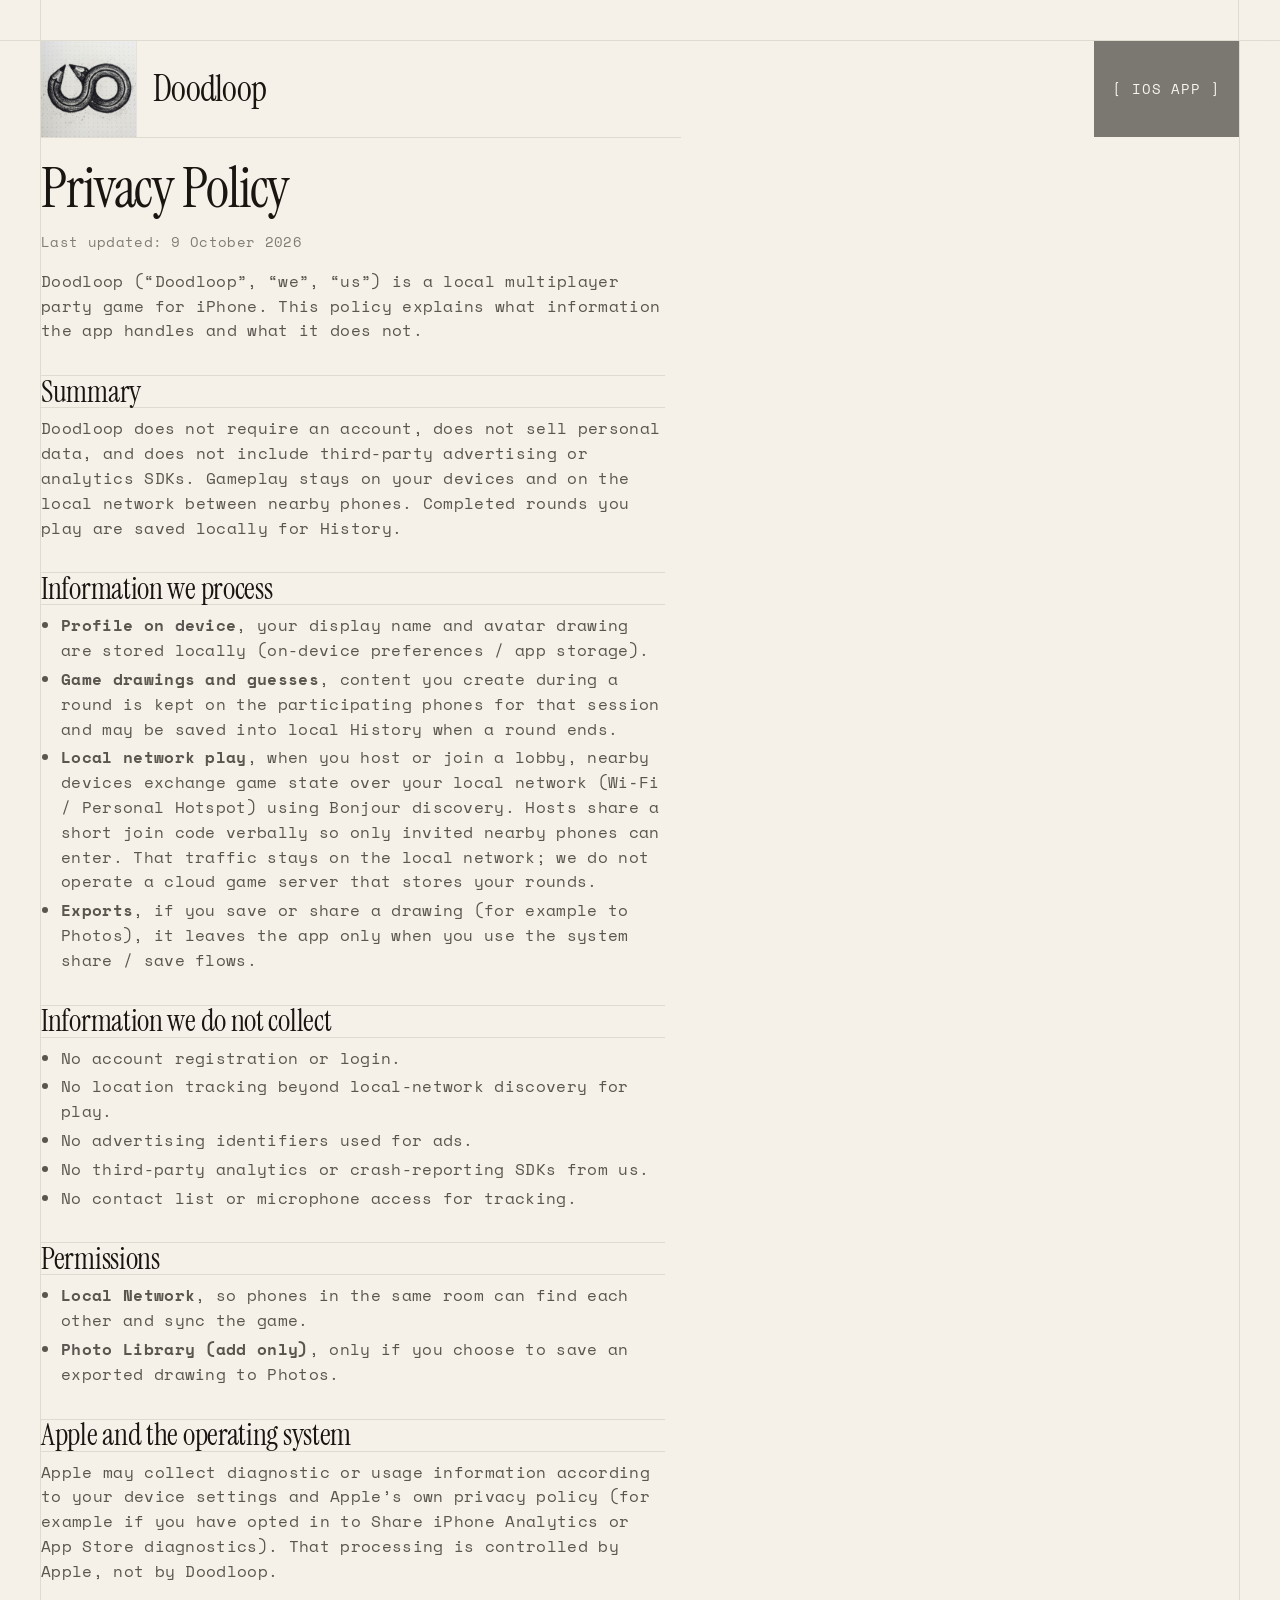
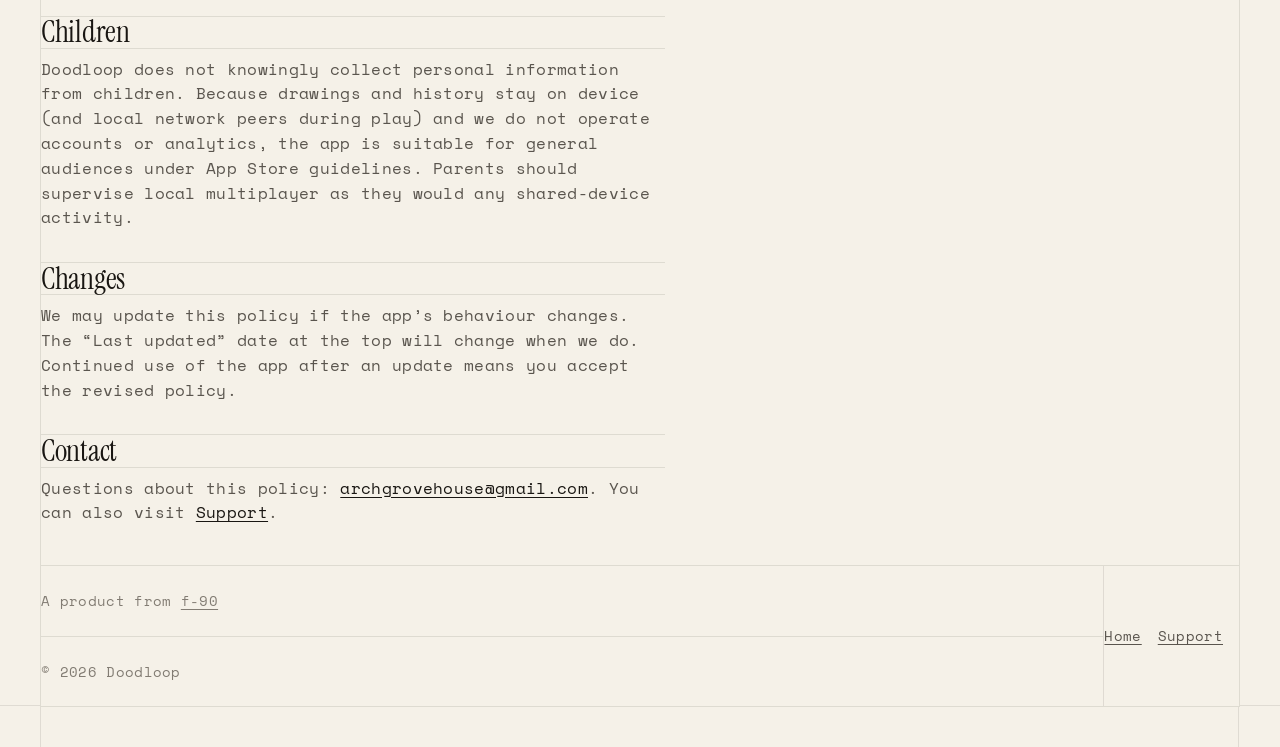
==== commit b6b30df7: "Polish the keyed layout for mobile, flow copy, and footer credit. Tighten margins and section gaps o" ====
--- a/privacy/index.html
+++ b/privacy/index.html
@@ -13,7 +13,7 @@
       rel="stylesheet"
       href="https://fonts.googleapis.com/css2?family=Instrument+Serif&family=Space+Mono:wght@400;700&display=swap"
     />
-    <link rel="stylesheet" href="../styles.css?v=20" />
+    <link rel="stylesheet" href="../styles.css?v=43" />
   </head>
   <body>
     <div class="page">
@@ -30,10 +30,14 @@
               />
               <span class="brandName">Doodloop</span>
             </a>
-            <div class="navLinks">
-              <a href="../support/">Support</a>
-              <a href="./">Privacy</a>
-            </div>
+            <a
+              class="button navCta"
+              href="#"
+              aria-disabled="true"
+              title="App Store link coming soon"
+            >
+              [ iOS app ]
+            </a>
           </nav>
         </header>
 
@@ -138,7 +142,13 @@
         </main>
 
         <footer class="block blockFooter">
-          <span>© <span id="y"></span> Doodloop</span>
+          <div class="footerBrand">
+            <p class="footerCredit">
+              A product from
+              <a href="https://f-90.co.uk">f-90</a>
+            </p>
+            <p class="footerCopy">© <span id="y"></span> Doodloop</p>
+          </div>
           <div class="footerLinks">
             <a href="../">Home</a>
             <a href="../support/">Support</a>
--- a/styles.css
+++ b/styles.css
@@ -53,8 +53,17 @@
   --max-width: 40rem;
   --page-margin: 40px;
   --cell-pad: var(--space-l);
+  /* Keep text clear of vertical keylines; borders still span full width */
+  --cell-pad-end: 16px;
 
   --ease-out: cubic-bezier(0.22, 1, 0.36, 1);
+
+  @media (max-width: 719px) {
+    --page-margin: 16px;
+    --nav-height: 3.25rem;
+    --font-size-brand: 1.5rem;
+    --section-gap: 120px;
+  }
 }
 
 *,
@@ -107,9 +116,29 @@
   min-height: 100vh;
   overflow-x: clip;
   padding: var(--page-margin);
+  /* Rays from each frame corner out to the viewport edges */
+  background-color: var(--surface-primary);
+  background-image:
+    linear-gradient(var(--grid-line), var(--grid-line)),
+    linear-gradient(var(--grid-line), var(--grid-line)),
+    linear-gradient(var(--grid-line), var(--grid-line)),
+    linear-gradient(var(--grid-line), var(--grid-line));
+  background-size:
+    1px 100%,
+    1px 100%,
+    100% 1px,
+    100% 1px;
+  background-position:
+    var(--page-margin) 0,
+    calc(100% - var(--page-margin) - 1px) 0,
+    0 var(--page-margin),
+    0 calc(100% - var(--page-margin) - 1px);
+  background-repeat: no-repeat;
 }
 
 .stack {
+  position: relative;
+  z-index: 0;
   width: 100%;
   margin: 0;
   padding: 0;
@@ -133,11 +162,11 @@
   border-top: 1px solid var(--grid-line);
 }
 
-/* 180px breathing room inside the frame, between main bands */
-.stack > .hero + .block,
-.stack > .blockSplit + .block,
-.stack > .blockClose + .block {
-  padding-top: var(--section-gap);
+/* Breathing room inside the frame, between main bands (above the next band's keyline) */
+.stack > .hero,
+.stack > .blockSplit,
+.stack > .blockClose {
+  padding-bottom: var(--section-gap);
 }
 
 .blockNav {
@@ -163,16 +192,38 @@
   color: var(--text-subtle);
   font-size: var(--font-size-s);
 
-  & > * {
-    padding: var(--cell-pad) 0;
-  }
-
-  & > * + * {
+  & > .footerLinks {
+    padding: var(--cell-pad) var(--cell-pad-end) var(--cell-pad) 0;
     border-left: 1px solid var(--grid-line);
   }
 
   & a {
     color: var(--text-secondary);
+  }
+}
+
+.footerBrand {
+  display: flex;
+  flex-direction: column;
+  gap: 0;
+  min-width: 0;
+
+  & > * {
+    margin: 0;
+    padding: var(--cell-pad) var(--cell-pad-end) var(--cell-pad) 0;
+  }
+
+  & > * + * {
+    border-top: 1px solid var(--grid-line);
+  }
+}
+
+.footerCredit a {
+  color: inherit;
+  text-underline-offset: 0.18em;
+
+  &:hover {
+    color: var(--accent);
   }
 }
 
@@ -185,7 +236,7 @@
 }
 
 .blockHead {
-  padding: var(--cell-pad) 0;
+  padding: var(--cell-pad) var(--cell-pad-end) var(--cell-pad) 0;
   border-top: 1px solid var(--grid-line);
 
   & h2 {
@@ -223,25 +274,32 @@
   border-top: 1px solid var(--grid-line);
 }
 
-.cellRow4 {
-  @media (min-width: 900px) {
-    grid-template-columns: repeat(4, minmax(0, 1fr));
-    grid-template-rows: auto auto;
-  }
-}
-
-/* Shared media size for phone frames + pass graphic */
+#how .blockHead,
+#how .cell,
+#why .blockHead,
+#why .cell {
+  background: var(--paper-white);
+}
+
 .cellRow4 {
   --loop-media-width: min(100%, 11.5rem);
+
+  @media (min-width: 900px) {
+    /* media | index | title | body — shared across columns */
+    grid-template-columns: repeat(4, minmax(0, 1fr));
+    grid-template-rows: auto auto auto auto;
+  }
 }
 
 .cellRow3 {
   @media (min-width: 720px) {
     grid-template-columns: repeat(3, minmax(0, 1fr));
+    grid-template-rows: auto auto;
   }
 }
 
 .cell {
+  position: relative;
   display: grid;
   gap: 0;
   align-content: start;
@@ -250,26 +308,21 @@
   border-top: 1px solid var(--grid-line);
 
   & > * {
-    padding: var(--cell-pad) 0;
+    margin: 0;
+    padding: var(--cell-pad) var(--cell-pad-end) var(--cell-pad) 0;
   }
 
   & > * + * {
     border-top: 1px solid var(--grid-line);
   }
 
-  /* Inner stacks own their padding so dividers span the cell */
-  & > .cellCopy {
-    padding: 0;
-  }
-
-  & h3,
-  & .cellCopy > h3 {
+  & h3 {
     display: flex;
     align-items: center;
     box-sizing: border-box;
-    margin: 0;
     height: var(--h3-row-height);
     padding-block: 0;
+    padding-inline-end: var(--cell-pad-end);
     font-family: var(--font-display);
     font-size: var(--font-size-h3);
     font-weight: 400;
@@ -278,10 +331,23 @@
   }
 
   & p {
-    margin: 0;
     color: var(--text-secondary);
     font-size: var(--font-size-s);
   }
+
+  & > .loopIndex {
+    display: flex;
+    align-items: center;
+    box-sizing: border-box;
+    height: calc(var(--cell-pad) * 2 + 0.75rem);
+    padding-block: 0;
+    padding-inline-end: var(--cell-pad-end);
+    font-size: 1.5rem;
+    line-height: 1;
+    letter-spacing: 0.12em;
+    text-transform: uppercase;
+    color: var(--accent);
+  }
 }
 
 .cellRow > .cell:first-child {
@@ -290,12 +356,23 @@
 
 @media (min-width: 720px) {
   .cellRow3 .cell {
+    display: grid;
+    grid-template-rows: subgrid;
+    grid-row: span 2;
     border-top: none;
-    border-left: 1px solid var(--grid-line);
-  }
-
-  .cellRow3 .cell:first-child {
     border-left: none;
+  }
+
+  .cellRow3 .cell:not(:last-child)::after {
+    content: '';
+    position: absolute;
+    top: 0;
+    right: 0;
+    bottom: 0;
+    width: 1px;
+    background: var(--grid-line);
+    z-index: 2;
+    pointer-events: none;
   }
 }
 
@@ -303,49 +380,22 @@
   .cellRow4 .cell {
     display: grid;
     grid-template-rows: subgrid;
-    grid-row: span 2;
+    grid-row: span 4;
     border-top: none;
-    border-left: 1px solid var(--grid-line);
-  }
-
-  .cellRow4 .cell:first-child {
     border-left: none;
   }
 
-  .cellRow4 .loopPass {
-    height: 100%;
-    aspect-ratio: auto;
-  }
-}
-
-.cellCopy {
-  display: flex;
-  flex-direction: column;
-  gap: 0;
-
-  & > * {
-    margin: 0;
-    padding: var(--cell-pad) 0;
-    border-top: 1px solid var(--grid-line);
-  }
-
-  & > *:first-child {
-    border-top: none;
-  }
-}
-
-.cellCopy > .loopIndex {
-  display: flex;
-  align-items: center;
-  box-sizing: border-box;
-  /* Keep prior row height (pad + 0.75rem type); type is now 2× */
-  height: calc(var(--cell-pad) * 2 + 0.75rem);
-  padding-block: 0;
-  font-size: 1.5rem;
-  line-height: 1;
-  letter-spacing: 0.12em;
-  text-transform: uppercase;
-  color: var(--accent);
+  .cellRow4 .cell:not(:last-child)::after {
+    content: '';
+    position: absolute;
+    top: 0;
+    right: 0;
+    bottom: 0;
+    width: 1px;
+    background: var(--grid-line);
+    z-index: 2;
+    pointer-events: none;
+  }
 }
 
 .loopPhone {
@@ -376,31 +426,27 @@
   display: flex;
   align-items: stretch;
   justify-content: space-between;
-  gap: var(--space-m);
+  gap: 0;
   min-height: var(--nav-height);
   flex-wrap: wrap;
 
-  & a {
+  & a:not(.button) {
     text-decoration: none;
     color: var(--text-primary);
   }
-
-  & .navLinks {
-    display: flex;
-    align-items: center;
-    gap: var(--space-m);
-    flex-wrap: wrap;
-  }
-
-  & .navLinks a {
-    text-decoration: underline;
-    text-decoration-color: color-mix(in srgb, var(--accent) 35%, transparent);
-    color: var(--text-secondary);
-
-    &:hover {
-      color: var(--accent);
-      text-decoration-color: var(--accent);
-    }
+}
+
+.navCta {
+  align-self: stretch;
+  min-height: var(--nav-height);
+  padding-inline: var(--space-l);
+  border: none;
+  border-left: 1px solid var(--grid-line);
+  border-radius: 0;
+  color: var(--text-on-accent);
+
+  &:hover {
+    color: var(--text-on-accent);
   }
 }
 
@@ -540,7 +586,7 @@
     width: 100%;
     min-width: 0;
     margin: 0;
-    padding: var(--cell-pad) 0;
+    padding: var(--cell-pad) var(--cell-pad-end) var(--cell-pad) 0;
     border: none;
     border-top: 1px solid var(--grid-line);
   }
@@ -566,21 +612,38 @@
 }
 
 .heroPhone {
-  display: grid;
-  place-items: center;
-  justify-items: center;
+  position: relative;
+  display: flex;
+  flex-direction: column;
+  align-items: center;
+  justify-content: center;
   width: 100%;
+  max-width: none;
   padding: var(--cell-pad) 0;
   border-top: 1px solid var(--grid-line);
   overflow: clip;
+  margin-inline: 0;
 
   @media (min-width: 860px) {
     border-top: none;
-    border-left: 1px solid var(--grid-line);
+    border-left: none;
+
+    &::before {
+      content: '';
+      position: absolute;
+      top: 0;
+      left: 0;
+      bottom: 0;
+      width: 1px;
+      background: var(--grid-line);
+      z-index: 2;
+      pointer-events: none;
+    }
   }
 
   &.device.phone {
     width: 100%;
+    max-width: none;
   }
 
   /* Side buttons were painting over the column keyline */
@@ -589,12 +652,21 @@
   }
 
   & .bezel {
-    width: min(100%, 16.5rem);
+    width: min(70%, 16.5rem);
     margin-inline: auto;
+    flex-shrink: 0;
 
     @media (min-width: 860px) {
       width: min(72%, 20rem);
     }
+  }
+}
+
+/* Keep how-section phones centered in their cell on small screens */
+@media (max-width: 899px) {
+  .cell > .loopPhone,
+  .cell > .loopPass {
+    margin-inline: auto;
   }
 }
 
@@ -661,13 +733,22 @@
 }
 
 .gallerySlide {
+  position: relative;
   flex: 0 0 min(78vw, 20rem);
   scroll-snap-align: start;
   min-width: 0;
-  border-left: 1px solid var(--grid-line);
-
-  &:first-child {
-    border-left: none;
+  border-left: none;
+
+  &:not(:first-child)::before {
+    content: '';
+    position: absolute;
+    top: 0;
+    left: 0;
+    bottom: 0;
+    width: 1px;
+    background: var(--grid-line);
+    z-index: 2;
+    pointer-events: none;
   }
 }
 
@@ -707,8 +788,7 @@
 
   & > * {
     margin: 0;
-    /* Vertical pad only on the box, right pad was stopping keylines short of the column rule */
-    padding: var(--cell-pad) 0;
+    padding: var(--cell-pad) var(--cell-pad-end) var(--cell-pad) 0;
     border-top: 1px solid var(--grid-line);
   }
 
@@ -722,6 +802,7 @@
     box-sizing: border-box;
     height: var(--h3-row-height);
     padding-block: 0;
+    padding-inline-end: var(--cell-pad-end);
     font-family: var(--font-display);
     font-size: var(--font-size-h3);
     font-weight: 400;
@@ -734,7 +815,7 @@
 
 .prose {
   max-width: var(--max-width);
-  padding: var(--cell-pad) 0;
+  padding: var(--cell-pad) var(--cell-pad-end) var(--cell-pad) 0;
 
   & h1 {
     margin: 0 0 var(--space-m);
